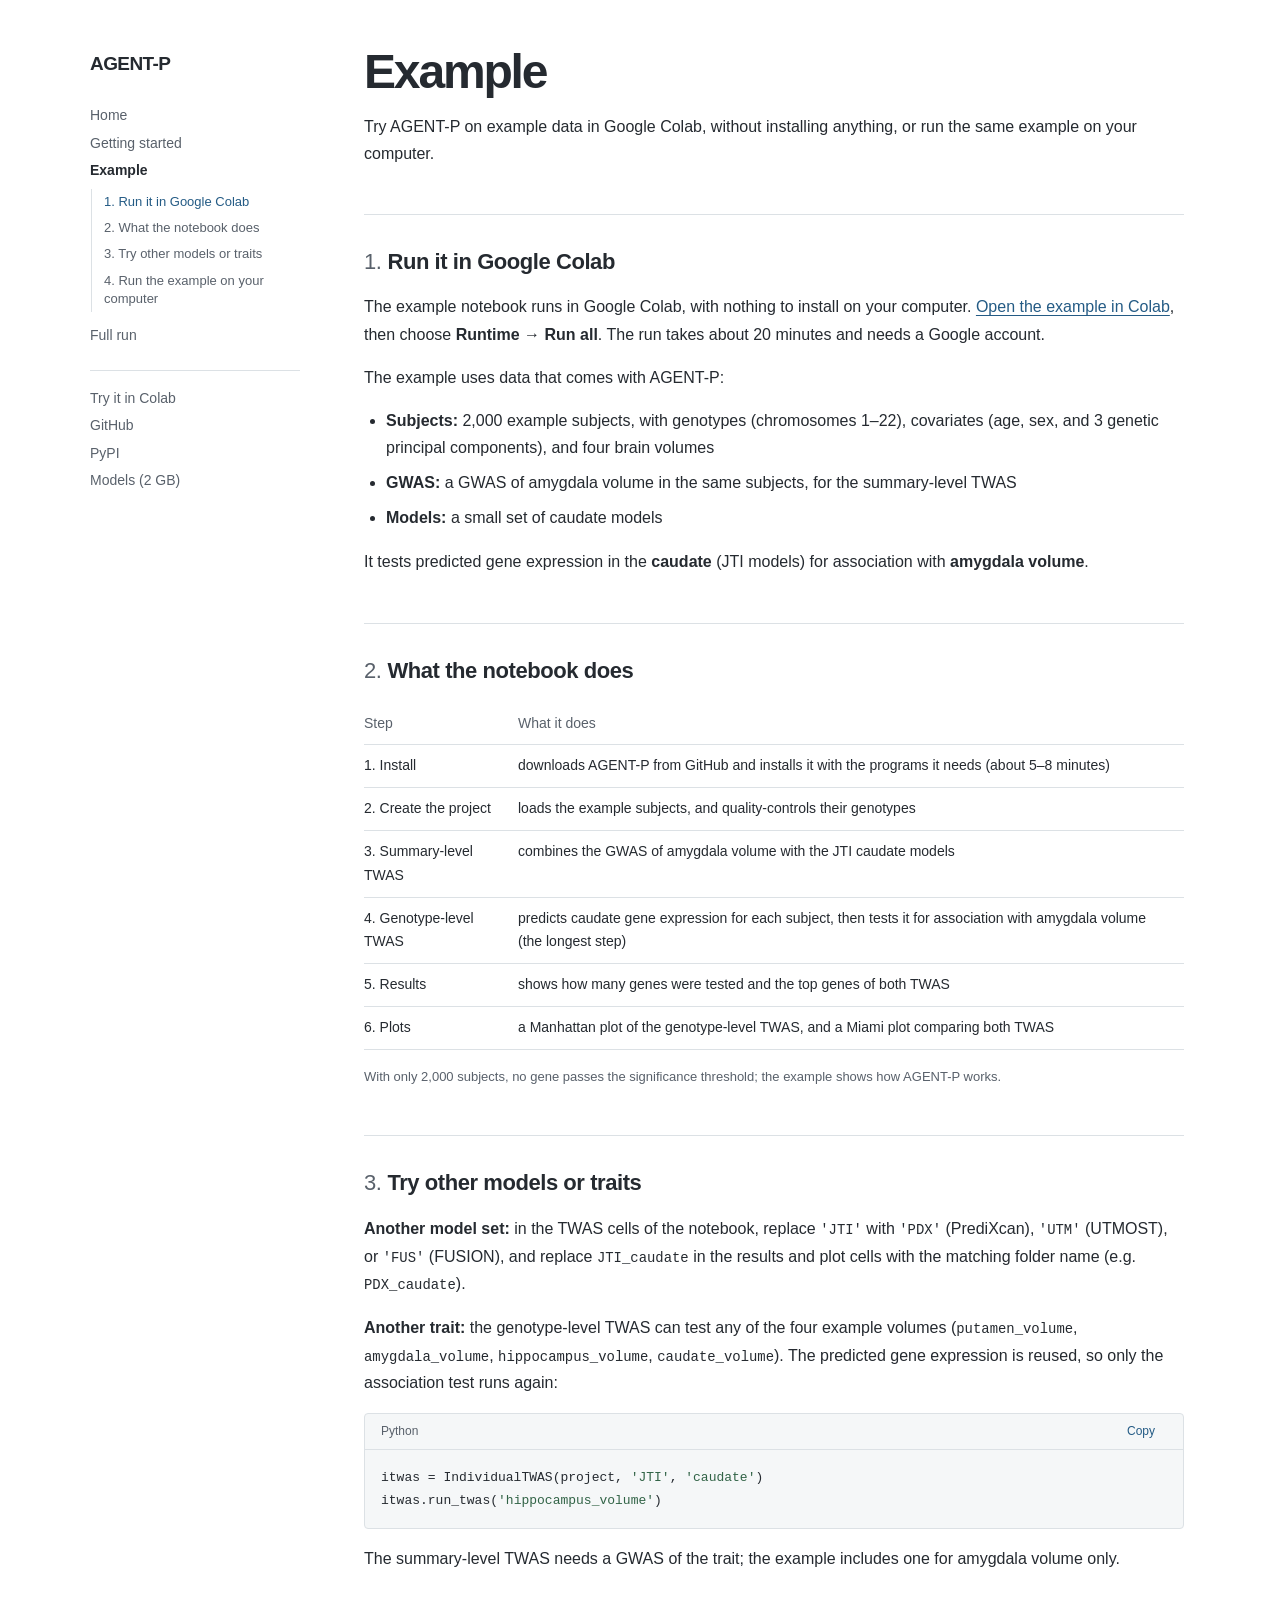
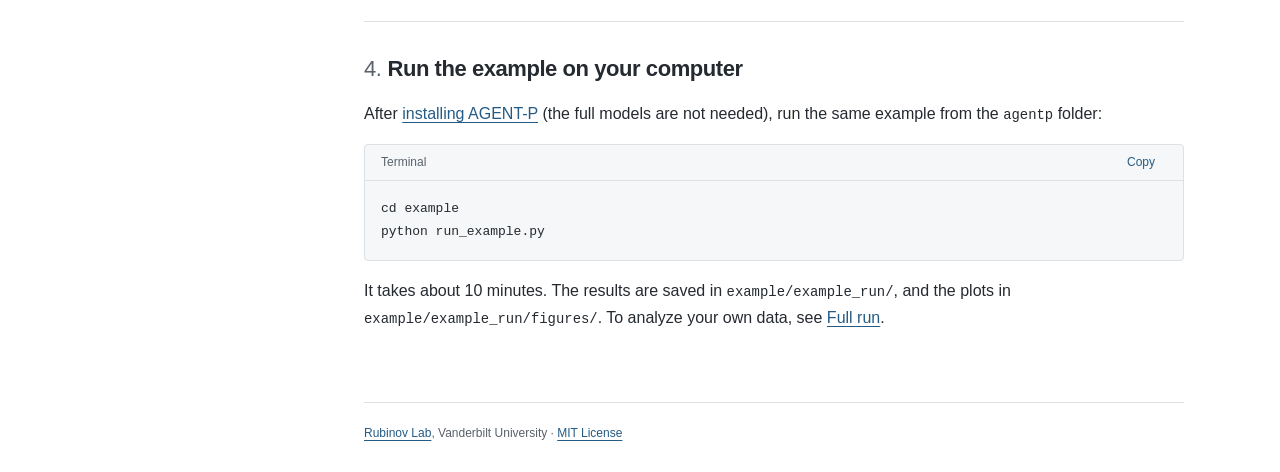
==== example.html @ 553d7d26 "New AGENT-P website: homepage, Getting started, Example, Full run" ====
<!doctype html>
<html lang="en">
<head>
<meta charset="utf-8">
<meta name="viewport" content="width=device-width, initial-scale=1">
<title>Example · AGENT-P</title>
<meta name="description" content="Run the AGENT-P example in Google Colab or on your computer.">
<link rel="canonical" href="https://agentp.rubinovlab.net/example.html">
<meta property="og:type" content="website">
<meta property="og:title" content="Example · AGENT-P">
<meta property="og:description" content="Run the AGENT-P example in Google Colab or on your computer.">
<meta property="og:url" content="https://agentp.rubinovlab.net/example.html">
<link rel="icon" href="data:image/svg+xml,%3Csvg xmlns='http://www.w3.org/2000/svg' viewBox='0 0 32 32'%3E%3Crect width='32' height='32' rx='7' fill='%23245b85'/%3E%3Ctext x='16' y='22' font-family='Arial,sans-serif' font-size='15' font-weight='700' fill='white' text-anchor='middle'%3EAP%3C/text%3E%3C/svg%3E">
<link rel="stylesheet" href="style.css">
</head>
<body>

<a class="skip" href="#main">Skip to content</a>
<div class="layout" id="top">
  <aside class="sidebar">
    <a class="brand" href="index.html">AGENT-P</a>
    <nav aria-label="Site">
      <ul class="pages">
      <li><a href="index.html">Home</a></li>
      <li><a href="getting-started.html">Getting started</a></li>
      <li><a href="example.html" aria-current="page">Example</a>
        <ol class="sub">
          <li><a href="#colab">Run it in Google Colab</a></li>
          <li><a href="#steps">What the notebook does</a></li>
          <li><a href="#change">Try other models or traits</a></li>
          <li><a href="#local">Run the example on your computer</a></li>
        </ol>
      </li>
      <li><a href="full-run.html">Full run</a></li>
      </ul>
    </nav>
    <ul class="ext" aria-label="Project resources">
      <li><a href="https://colab.research.google.com/github/nhunghoang/agentp/blob/agentp-update-20261105/example/colab_example.ipynb">Try it in Colab</a></li>
      <li><a href="https://github.com/nhunghoang/agentp/tree/agentp-update-20261105">GitHub</a></li>
      <li><a href="https://pypi.org/project/agentp/">PyPI</a></li>
      <li><a href="https://drive.google.com/file/d/1llysnSFOut3E_g1omlgQfi-N5fptuuLa/view?usp=sharing">Models (2 GB)</a></li>
    </ul>
  </aside>
  <div class="content">
  <main id="main">
<div class="page-intro">
  <h1>Example</h1>
  <p>Try AGENT-P on example data in Google Colab, without installing anything, or run the same example on your computer.</p>
</div>

    <section id="colab" aria-labelledby="colab-title">
      <span id="quickstart"></span>
      <h2 id="colab-title"><span class="num">1.</span>Run it in Google Colab</h2>
<p>The example notebook runs in Google Colab, with nothing to install on your computer. <a href="https://colab.research.google.com/github/nhunghoang/agentp/blob/agentp-update-20261105/example/colab_example.ipynb">Open the example in Colab</a>, then choose <strong>Runtime &rarr; Run all</strong>. The run takes about 20 minutes and needs a Google account.</p>
<p>The example uses data that comes with AGENT-P:</p>
<ul class="list">
  <li><strong>Subjects:</strong> 2,000 example subjects, with genotypes (chromosomes 1&ndash;22), covariates (age, sex, and 3 genetic principal components), and four brain volumes</li>
  <li><strong>GWAS:</strong> a GWAS of amygdala volume in the same subjects, for the summary-level TWAS</li>
  <li><strong>Models:</strong> a small set of caudate models</li>
</ul>
<p>It tests predicted gene expression in the <strong>caudate</strong> (JTI models) for association with <strong>amygdala volume</strong>.</p>
    </section>

    <section id="steps" aria-labelledby="steps-title">
      <h2 id="steps-title"><span class="num">2.</span>What the notebook does</h2>
<div class="table-scroll"><table>
  <thead><tr><th scope="col">Step</th><th scope="col">What it does</th></tr></thead>
  <tbody>
    <tr><td>1. Install</td><td>downloads AGENT-P from GitHub and installs it with the programs it needs (about 5&ndash;8 minutes)</td></tr>
    <tr><td>2. Create the project</td><td>loads the example subjects, and quality-controls their genotypes</td></tr>
    <tr><td>3. Summary-level TWAS</td><td>combines the GWAS of amygdala volume with the JTI caudate models</td></tr>
    <tr><td>4. Genotype-level TWAS</td><td>predicts caudate gene expression for each subject, then tests it for association with amygdala volume (the longest step)</td></tr>
    <tr><td>5. Results</td><td>shows how many genes were tested and the top genes of both TWAS</td></tr>
    <tr><td>6. Plots</td><td>a Manhattan plot of the genotype-level TWAS, and a Miami plot comparing both TWAS</td></tr>
  </tbody>
</table></div>
<p class="note">With only 2,000 subjects, no gene passes the significance threshold; the example shows how AGENT-P works.</p>
    </section>

    <section id="change" aria-labelledby="change-title">
      <h2 id="change-title"><span class="num">3.</span>Try other models or traits</h2>
<p><strong>Another model set:</strong> in the TWAS cells of the notebook, replace <code>'JTI'</code> with <code>'PDX'</code> (PrediXcan), <code>'UTM'</code> (UTMOST), or <code>'FUS'</code> (FUSION), and replace <code>JTI_caudate</code> in the results and plot cells with the matching folder name (e.g. <code>PDX_caudate</code>).</p>
<p><strong>Another trait:</strong> the genotype-level TWAS can test any of the four example volumes (<code>putamen_volume</code>, <code>amygdala_volume</code>, <code>hippocampus_volume</code>, <code>caudate_volume</code>). The predicted gene expression is reused, so only the association test runs again:</p>
<div class="code"><div class="code-header"><span>Python</span></div><pre tabindex="0">itwas = IndividualTWAS(project, <span class="s">&#x27;JTI&#x27;</span>, <span class="s">&#x27;caudate&#x27;</span>)
itwas.run_twas(<span class="s">&#x27;hippocampus_volume&#x27;</span>)</pre></div>
<p>The summary-level TWAS needs a GWAS of the trait; the example includes one for amygdala volume only.</p>
    </section>

    <section id="local" aria-labelledby="local-title">
      <h2 id="local-title"><span class="num">4.</span>Run the example on your computer</h2>
<p>After <a href="getting-started.html">installing AGENT-P</a> (the full models are not needed), run the same example from the <code>agentp</code> folder:</p>
<div class="code"><div class="code-header"><span>Terminal</span></div><pre tabindex="0">cd example
python run_example.py</pre></div>
<p>It takes about 10 minutes. The results are saved in <code>example/example_run/</code>, and the plots in <code>example/example_run/figures/</code>. To analyze your own data, see <a href="full-run.html">Full run</a>.</p>
    </section>

    <div class="status" role="status" aria-live="polite" id="copy-status"></div>
  </main>
  <footer><a href="https://rubinovlab.net">Rubinov Lab</a>, Vanderbilt University · <a href="https://github.com/nhunghoang/agentp/blob/main/LICENSE">MIT License</a></footer>
  </div>
</div>
<script src="site.js"></script>
</body>
</html>
---- style.css ----
/* AGENT-P website styles, shared by all pages. The CSS variables below are the canonical design tokens (see DESIGN.md). */


:root {
  color-scheme: light dark;
  --bg: #ffffff; --text: #252a30; --muted: #59616b;
  --link: #245b85; --line: #dce1e5; --soft: #f5f7f8;
  --code-comment: #606972; --code-key: #754a77; --code-string: #316346;
  --scroll-thumb: #9aa4ae; --scroll-track: #ffffff; --scroll-hover: #697581; --scroll-active: #245b85;
  --max: 820px; --radius: 4px;
  --button-text: #ffffff;
}
@media (prefers-color-scheme: dark) {
  :root { --bg: #191c20; --text: #e1e5e9; --muted: #afb7c0; --link: #94bedf;
    --line: #3c434b; --soft: #22272d; --code-comment: #aab4be; --code-key: #d6add8;
    --code-string: #a6c9ac; --scroll-thumb: #727e8a; --scroll-track: #191c20; --scroll-hover: #a3adb7; --scroll-active: #94bedf;
    --button-text: #191c20; }
}
* { box-sizing: border-box; scrollbar-color: var(--scroll-thumb) var(--scroll-track); scrollbar-width: auto; }
::-webkit-scrollbar { width: 12px; height: 12px; }
::-webkit-scrollbar-track { background: var(--scroll-track); }
::-webkit-scrollbar-thumb { background: var(--scroll-thumb); border: 3px solid var(--scroll-track); border-radius: 8px; }
::-webkit-scrollbar-thumb:hover { background: var(--scroll-hover); }
::-webkit-scrollbar-thumb:active { background: var(--scroll-active); }
html { scroll-padding-top: 24px; }
body { margin: 0; color: var(--text); background: var(--bg); font: 16px/1.7 -apple-system, BlinkMacSystemFont, "Segoe UI", sans-serif; -webkit-font-smoothing: antialiased; }
a { color: var(--link); text-decoration-thickness: 1px; text-underline-offset: 3px; }
a:hover { text-decoration-thickness: 2px; }
a, button { cursor: pointer; }
:focus-visible { outline: 2px solid var(--link); outline-offset: 4px; }
button:active, a:active { opacity: .75; }
.skip { position: absolute; left: 16px; top: -100px; background: var(--bg); padding: 8px; z-index: 5; }
.skip:focus { top: 8px; }
.intro, .page-intro { padding: 44px 0 30px; }
.page-intro h1 { margin-bottom: 14px; }
h1 { margin: 0 0 8px; font-size: clamp(38px, 6vw, 48px); line-height: 1.15; font-weight: 650; letter-spacing: -.045em; }
.full-name { margin: 0 0 22px; max-width: 620px; font-size: 19px; line-height: 1.5; color: var(--muted); }
p { margin: 0 0 16px; }
.intro p:not(.full-name) { max-width: 740px; }
.resources { display: flex; flex-wrap: wrap; gap: 8px 24px; margin: 23px 0 0; padding: 0; list-style: none; font-size: 14px; }
section { padding: 32px 0; border-top: 1px solid var(--line); }
h2 { font-size: 22px; line-height: 1.4; font-weight: 600; letter-spacing: -.02em; margin: 0 0 16px; }
h3 { font-size: 16px; font-weight: 600; margin: 24px 0 10px; }
.note { font-size: 13px; line-height: 1.65; color: var(--muted); }
.note { margin-top: 12px; }
code, pre { font-family: ui-monospace, SFMono-Regular, Menlo, Consolas, monospace; font-size: 13px; }
:not(pre) > code { font-size: .87em; overflow-wrap: anywhere; }
.code { margin: 16px 0; border: 1px solid var(--line); border-radius: var(--radius); background: var(--soft); overflow: hidden; }
.code-header { display: flex; align-items: center; justify-content: space-between; min-height: 36px; padding: 3px 10px 3px 16px; border-bottom: 1px solid var(--line); color: var(--muted); font-size: 12px; }
pre { margin: 0; padding: 16px; overflow-x: auto; line-height: 1.8; color: var(--text); }
pre .c { color: var(--code-comment); } pre .k { color: var(--code-key); } pre .s { color: var(--code-string); }
.copy { min-width: 64px; min-height: 28px; padding: 2px 8px; border: 1px solid transparent; border-radius: 3px; background: transparent; color: var(--link); font: inherit; }
.copy:hover { border-color: var(--line); background: var(--bg); }
.copy:disabled { color: var(--muted); cursor: wait; }
.table-scroll { overflow-x: auto; margin: 16px 0; }
table { width: 100%; border-collapse: collapse; font-size: 14px; }
th, td { text-align: left; padding: 9px 12px 9px 0; border-bottom: 1px solid var(--line); vertical-align: top; }
th { font-weight: 500; color: var(--muted); }
th.group { padding-top: 16px; color: var(--text); font-weight: 600; }
td code { white-space: nowrap; }
.citation { font-size: 15px; }
.contact { display: flex; flex-wrap: wrap; gap: 8px 24px; font-size: 14px; margin-bottom: 16px; }
footer { border-top: 1px solid var(--line); padding: 20px 0 32px; color: var(--muted); font-size: 12px; }
.status { min-height: 22px; font-size: 13px; color: var(--muted); }

.list { margin: 0 0 16px; padding-left: 22px; }
.list li { margin-bottom: 8px; }

/* homepage: resource buttons (Colab, PyPI, models, GitHub) */
.buttons { display: flex; flex-wrap: wrap; gap: 8px; margin: 24px 0 0; }
.button { display: inline-block; padding: 9px 18px; border-radius: var(--radius); background: var(--link); color: var(--button-text); font-size: 15px; font-weight: 600; text-decoration: none; }
.button.dark { background: var(--text); color: var(--bg); }
.button:hover { opacity: .88; text-decoration: none; }

/* layout: the sidebar on the left (sticky), the page on the right */
.layout { display: grid; grid-template-columns: 210px minmax(0, var(--max)); gap: 64px; width: min(1100px, calc(100% - 48px)); margin-inline: auto; }
.content { min-width: 0; }
.sidebar { position: sticky; top: 0; align-self: start; max-height: 100vh; overflow-y: auto; padding: 48px 0 32px; font-size: 14px; }
.brand { display: block; margin-bottom: 22px; color: var(--text); font-size: 19px; font-weight: 650; letter-spacing: -.03em; text-decoration: none; }
.sidebar ul, .sidebar ol { margin: 0; padding: 0; list-style: none; }
.sidebar a:not(.brand) { display: block; padding: 4px 0; color: var(--muted); text-decoration: none; line-height: 1.4; }
.sidebar a:not(.brand):hover { color: var(--link); text-decoration: underline; }
.sidebar a[aria-current="page"] { color: var(--text); font-weight: 600; }
.sidebar .sub { margin: 4px 0 10px 1px; padding-left: 12px; border-left: 1px solid var(--line); font-size: 13px; counter-reset: sub; }
.sidebar ol.sub > li { counter-increment: sub; }
.sidebar ol.sub > li > a::before { content: counter(sub) ". "; }
.sidebar .sub a.active { color: var(--link); }
.ext { margin-top: 20px !important; padding-top: 14px !important; border-top: 1px solid var(--line); }
section h2 .num { color: var(--muted); font-weight: 500; margin-right: 6px; }

/* Functions page: each function with its input and output */
h3.fn { margin: 32px 0 8px; font-size: 16px; font-weight: 600; }
section h3.fn:first-of-type { margin-top: 4px; }
h3.fn code { font-size: 15px; overflow-wrap: anywhere; }
dl.io { display: grid; grid-template-columns: 112px minmax(0, 1fr); gap: 10px 16px; margin: 14px 0 8px; font-size: 15px; }
dl.io dt { color: var(--muted); font-size: 13px; font-weight: 600; text-transform: uppercase; letter-spacing: .04em; padding-top: 2px; }
dl.io dd { margin: 0; min-width: 0; }
dl.io dd .table-scroll { margin: 10px 0 4px; }
dl.io dd .list { margin: 6px 0 0; }

/* narrow windows: the sidebar becomes a compact block above the page */
@media (max-width: 900px) {
  .layout { display: block; width: calc(100% - 36px); }
  .sidebar { position: static; max-height: none; padding: 20px 0 14px; border-bottom: 1px solid var(--line); }
  .brand { margin-bottom: 8px; }
  .sidebar .pages, .ext { display: flex; flex-wrap: wrap; gap: 0 20px; }
  .sidebar .sub { display: none; }
  dl.io { grid-template-columns: 1fr; gap: 2px; }
  dl.io dd { margin-bottom: 10px; }
  .ext { margin-top: 6px !important; padding-top: 6px !important; border-top: 0; }
}
@media (max-width: 600px) {
  .intro, .page-intro { padding-top: 24px; } .full-name { font-size: 17px; }
  section { padding-block: 26px; }
  th, td { font-size: 13px; }
  pre { font-size: 12px; }
}
@media (forced-colors: active) { * { scrollbar-color: auto; } }
@media (prefers-reduced-motion: reduce) { *, *::before, *::after { scroll-behavior: auto !important; } }
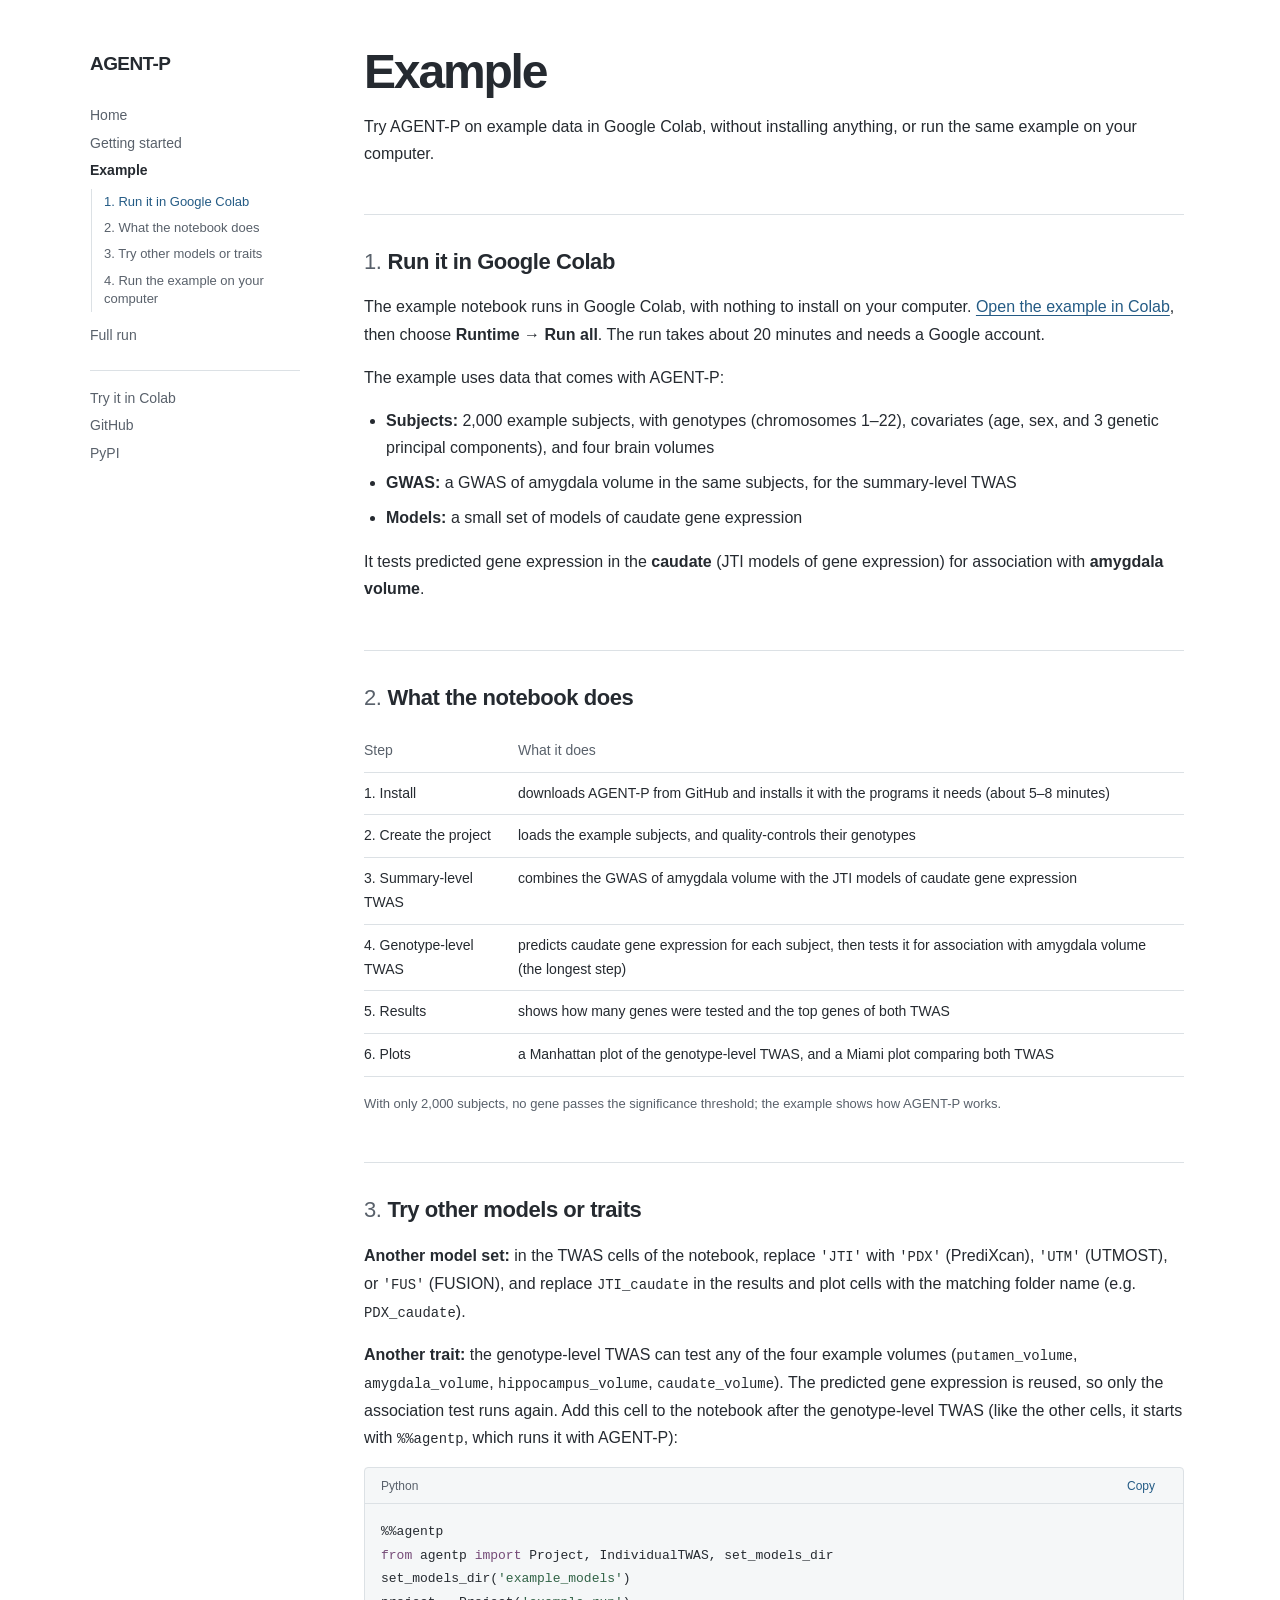
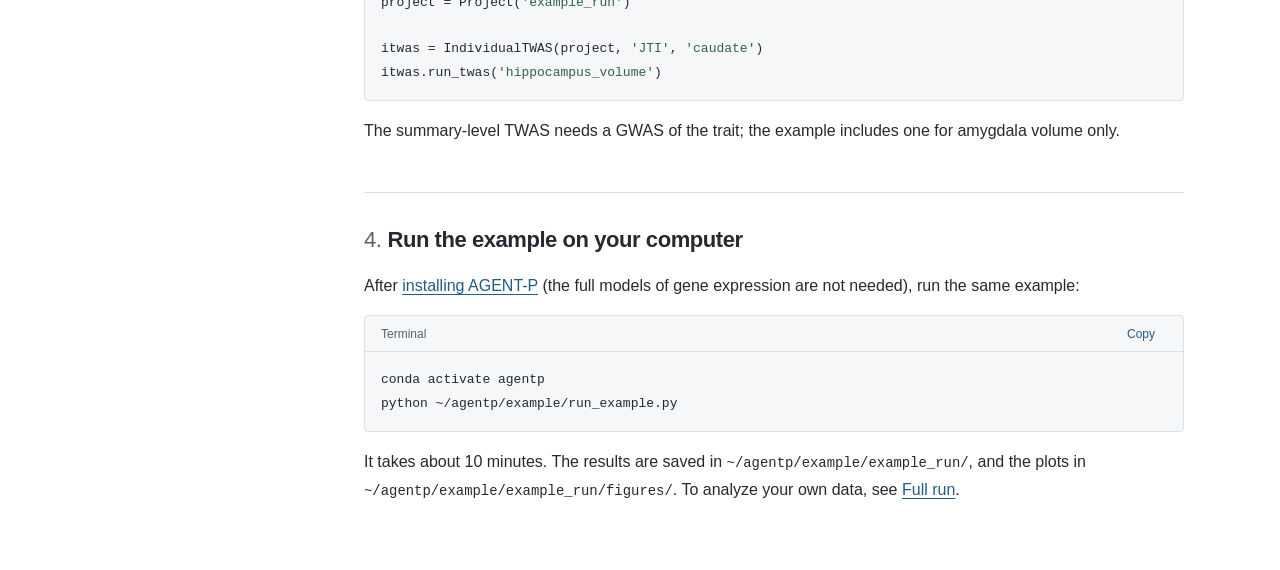
==== commit f32725c1: "Update website: new favicon, clearer text, full paths in code" ====
--- a/example.html
+++ b/example.html
@@ -10,7 +10,7 @@
 <meta property="og:title" content="Example · AGENT-P">
 <meta property="og:description" content="Run the AGENT-P example in Google Colab or on your computer.">
 <meta property="og:url" content="https://agentp.rubinovlab.net/example.html">
-<link rel="icon" href="data:image/svg+xml,%3Csvg xmlns='http://www.w3.org/2000/svg' viewBox='0 0 32 32'%3E%3Crect width='32' height='32' rx='7' fill='%23245b85'/%3E%3Ctext x='16' y='22' font-family='Arial,sans-serif' font-size='15' font-weight='700' fill='white' text-anchor='middle'%3EAP%3C/text%3E%3C/svg%3E">
+<link rel="icon" type="image/jpeg" href="icon.jpeg">
 <link rel="stylesheet" href="style.css">
 </head>
 <body>
@@ -38,7 +38,6 @@
       <li><a href="https://colab.research.google.com/github/nhunghoang/agentp/blob/agentp-update-20261105/example/colab_example.ipynb">Try it in Colab</a></li>
       <li><a href="https://github.com/nhunghoang/agentp/tree/agentp-update-20261105">GitHub</a></li>
       <li><a href="https://pypi.org/project/agentp/">PyPI</a></li>
-      <li><a href="https://drive.google.com/file/d/1llysnSFOut3E_g1omlgQfi-N5fptuuLa/view?usp=sharing">Models (2 GB)</a></li>
     </ul>
   </aside>
   <div class="content">
@@ -56,9 +55,9 @@
 <ul class="list">
   <li><strong>Subjects:</strong> 2,000 example subjects, with genotypes (chromosomes 1&ndash;22), covariates (age, sex, and 3 genetic principal components), and four brain volumes</li>
   <li><strong>GWAS:</strong> a GWAS of amygdala volume in the same subjects, for the summary-level TWAS</li>
-  <li><strong>Models:</strong> a small set of caudate models</li>
+  <li><strong>Models:</strong> a small set of models of caudate gene expression</li>
 </ul>
-<p>It tests predicted gene expression in the <strong>caudate</strong> (JTI models) for association with <strong>amygdala volume</strong>.</p>
+<p>It tests predicted gene expression in the <strong>caudate</strong> (JTI models of gene expression) for association with <strong>amygdala volume</strong>.</p>
     </section>
 
     <section id="steps" aria-labelledby="steps-title">
@@ -68,7 +67,7 @@
   <tbody>
     <tr><td>1. Install</td><td>downloads AGENT-P from GitHub and installs it with the programs it needs (about 5&ndash;8 minutes)</td></tr>
     <tr><td>2. Create the project</td><td>loads the example subjects, and quality-controls their genotypes</td></tr>
-    <tr><td>3. Summary-level TWAS</td><td>combines the GWAS of amygdala volume with the JTI caudate models</td></tr>
+    <tr><td>3. Summary-level TWAS</td><td>combines the GWAS of amygdala volume with the JTI models of caudate gene expression</td></tr>
     <tr><td>4. Genotype-level TWAS</td><td>predicts caudate gene expression for each subject, then tests it for association with amygdala volume (the longest step)</td></tr>
     <tr><td>5. Results</td><td>shows how many genes were tested and the top genes of both TWAS</td></tr>
     <tr><td>6. Plots</td><td>a Manhattan plot of the genotype-level TWAS, and a Miami plot comparing both TWAS</td></tr>
@@ -80,23 +79,27 @@
     <section id="change" aria-labelledby="change-title">
       <h2 id="change-title"><span class="num">3.</span>Try other models or traits</h2>
 <p><strong>Another model set:</strong> in the TWAS cells of the notebook, replace <code>'JTI'</code> with <code>'PDX'</code> (PrediXcan), <code>'UTM'</code> (UTMOST), or <code>'FUS'</code> (FUSION), and replace <code>JTI_caudate</code> in the results and plot cells with the matching folder name (e.g. <code>PDX_caudate</code>).</p>
-<p><strong>Another trait:</strong> the genotype-level TWAS can test any of the four example volumes (<code>putamen_volume</code>, <code>amygdala_volume</code>, <code>hippocampus_volume</code>, <code>caudate_volume</code>). The predicted gene expression is reused, so only the association test runs again:</p>
-<div class="code"><div class="code-header"><span>Python</span></div><pre tabindex="0">itwas = IndividualTWAS(project, <span class="s">&#x27;JTI&#x27;</span>, <span class="s">&#x27;caudate&#x27;</span>)
+<p><strong>Another trait:</strong> the genotype-level TWAS can test any of the four example volumes (<code>putamen_volume</code>, <code>amygdala_volume</code>, <code>hippocampus_volume</code>, <code>caudate_volume</code>). The predicted gene expression is reused, so only the association test runs again. Add this cell to the notebook after the genotype-level TWAS (like the other cells, it starts with <code>%%agentp</code>, which runs it with AGENT-P):</p>
+<div class="code"><div class="code-header"><span>Python</span></div><pre tabindex="0">%%agentp
+<span class="k">from</span> agentp <span class="k">import</span> Project, IndividualTWAS, set_models_dir
+set_models_dir(<span class="s">&#x27;example_models&#x27;</span>)
+project = Project(<span class="s">&#x27;example_run&#x27;</span>)
+
+itwas = IndividualTWAS(project, <span class="s">&#x27;JTI&#x27;</span>, <span class="s">&#x27;caudate&#x27;</span>)
 itwas.run_twas(<span class="s">&#x27;hippocampus_volume&#x27;</span>)</pre></div>
 <p>The summary-level TWAS needs a GWAS of the trait; the example includes one for amygdala volume only.</p>
     </section>
 
     <section id="local" aria-labelledby="local-title">
       <h2 id="local-title"><span class="num">4.</span>Run the example on your computer</h2>
-<p>After <a href="getting-started.html">installing AGENT-P</a> (the full models are not needed), run the same example from the <code>agentp</code> folder:</p>
-<div class="code"><div class="code-header"><span>Terminal</span></div><pre tabindex="0">cd example
-python run_example.py</pre></div>
-<p>It takes about 10 minutes. The results are saved in <code>example/example_run/</code>, and the plots in <code>example/example_run/figures/</code>. To analyze your own data, see <a href="full-run.html">Full run</a>.</p>
+<p>After <a href="getting-started.html">installing AGENT-P</a> (the full models of gene expression are not needed), run the same example:</p>
+<div class="code"><div class="code-header"><span>Terminal</span></div><pre tabindex="0">conda activate agentp
+python ~/agentp/example/run_example.py</pre></div>
+<p>It takes about 10 minutes. The results are saved in <code>~/agentp/example/example_run/</code>, and the plots in <code>~/agentp/example/example_run/figures/</code>. To analyze your own data, see <a href="full-run.html">Full run</a>.</p>
     </section>
 
     <div class="status" role="status" aria-live="polite" id="copy-status"></div>
   </main>
-  <footer><a href="https://rubinovlab.net">Rubinov Lab</a>, Vanderbilt University · <a href="https://github.com/nhunghoang/agentp/blob/main/LICENSE">MIT License</a></footer>
   </div>
 </div>
 <script src="site.js"></script>
--- a/style.css
+++ b/style.css
@@ -58,9 +58,11 @@
 th { font-weight: 500; color: var(--muted); }
 th.group { padding-top: 16px; color: var(--text); font-weight: 600; }
 td code { white-space: nowrap; }
+/* model code tables: the same column widths, so that tables one above the other line up */
+table.codes { table-layout: fixed; }
+table.codes th:first-child, table.codes td:first-child { width: 60%; }
 .citation { font-size: 15px; }
 .contact { display: flex; flex-wrap: wrap; gap: 8px 24px; font-size: 14px; margin-bottom: 16px; }
-footer { border-top: 1px solid var(--line); padding: 20px 0 32px; color: var(--muted); font-size: 12px; }
 .status { min-height: 22px; font-size: 13px; color: var(--muted); }
 
 .list { margin: 0 0 16px; padding-left: 22px; }
